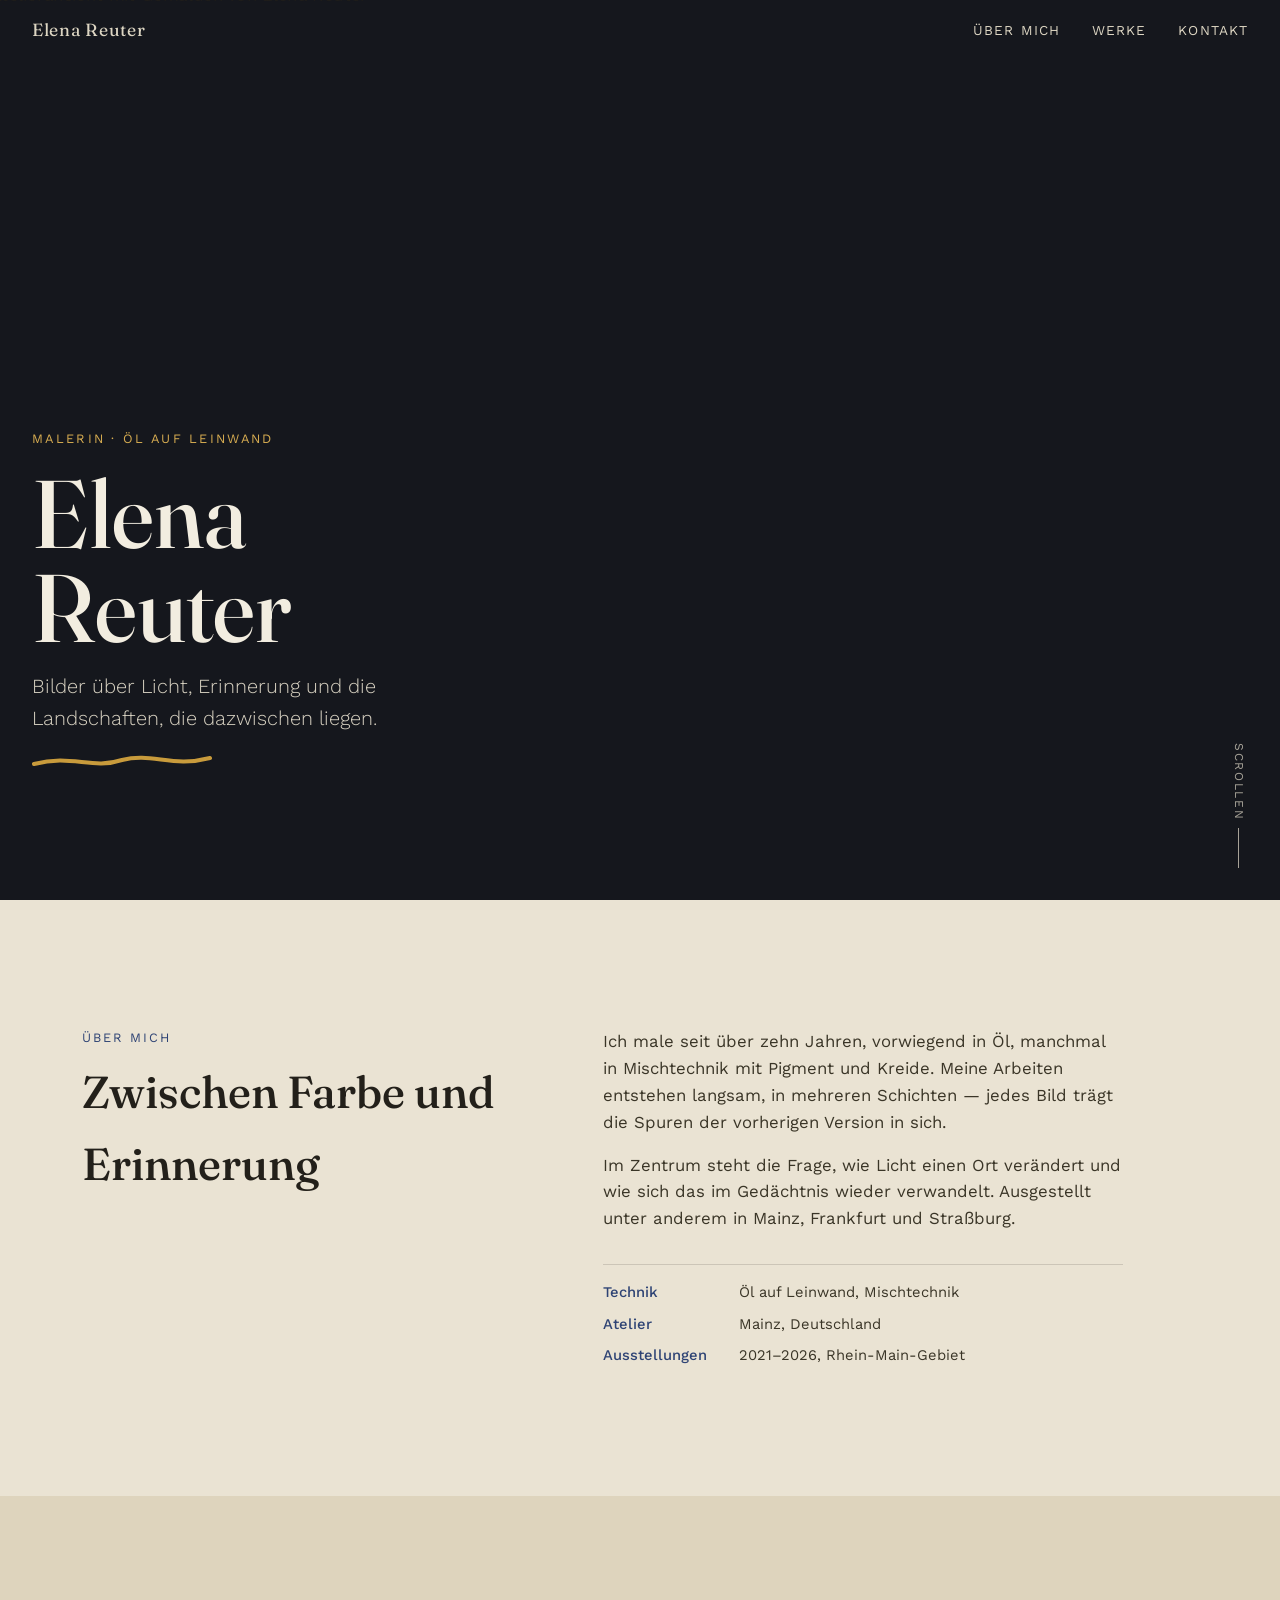
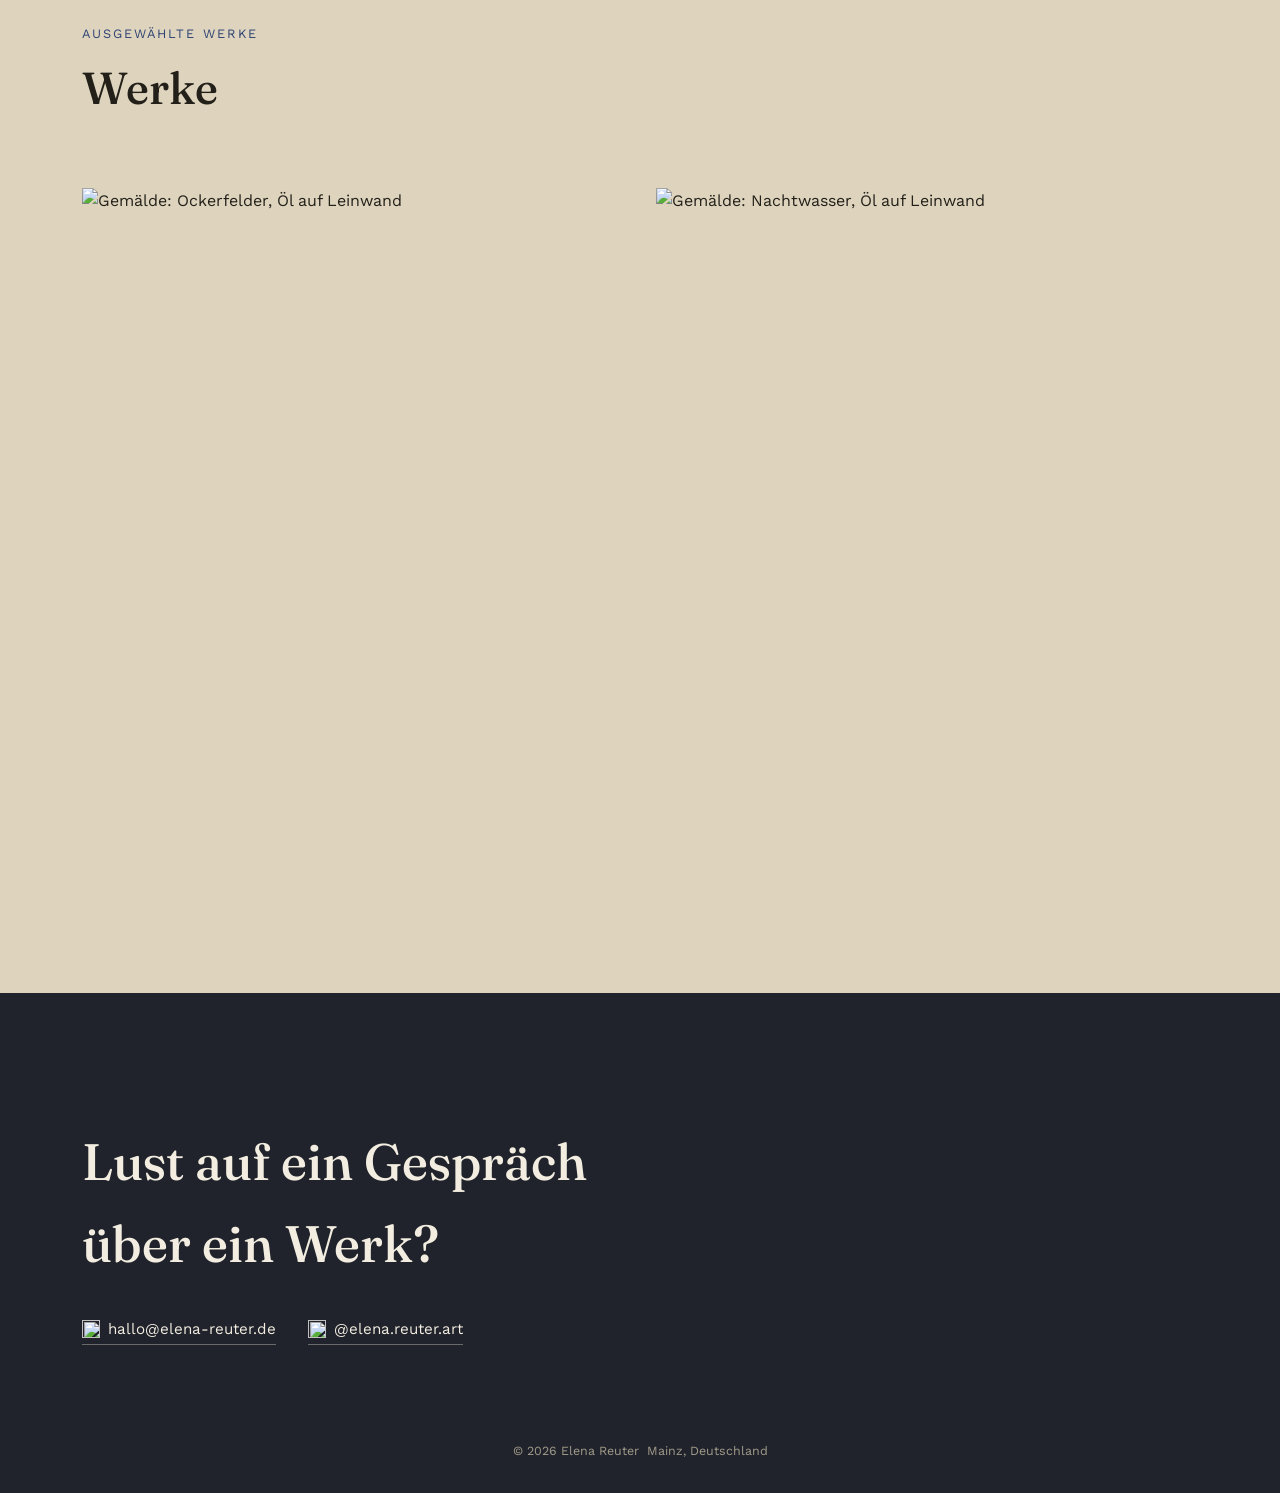
==== index.html @ c54fd330 "Add files via upload" ====
<!DOCTYPE html>
<html lang="de">
<head>
  <meta charset="UTF-8">
  <meta name="viewport" content="width=device-width, initial-scale=1.0">
  <title>Elena Reuter — Malerei</title>
  <meta name="description" content="Portfolio der Malerin Elena Reuter. Ölmalerei und Mischtechnik.">
  <link rel="icon" href="icons/favicon.svg" type="image/svg+xml">
  <link rel="stylesheet" href="style.css">
</head>
<body>

  <!-- ============================================
       NAVIGATION
       Tipp: Ändere hier die Menüpunkte oder den Namen oben links.
       ============================================ -->
  <nav class="nav">
    <a href="#top" class="nav__mark">Elena Reuter</a>
    <ul class="nav__links">
      <li><a href="#ueber-mich">Über mich</a></li>
      <li><a href="#werke">Werke</a></li>
      <li><a href="#kontakt">Kontakt</a></li>
    </ul>
  </nav>

  <!-- ============================================
       HERO
       Tipp: hero.jpg im Ordner "assets" austauschen, um dein eigenes Bild zu zeigen.
       Name und Satz darunter hier direkt im Text ändern.
       ============================================ -->
  <header class="hero" id="top">
    <img src="assets/hero.jpg" alt="Atelieransicht mit Gemälden von Elena Reuter" class="hero__image">
    <div class="hero__scrim"></div>
    <div class="hero__content">
      <span class="hero__eyebrow">Malerin · Öl auf Leinwand</span>
      <h1 class="hero__name">Elena<br>Reuter</h1>
      <p class="hero__tagline">Bilder über Licht, Erinnerung und die Landschaften, die dazwischen liegen.</p>
      <svg class="brushstroke" viewBox="0 0 180 22" fill="none" xmlns="http://www.w3.org/2000/svg" aria-hidden="true">
        <path d="M2 14 C 40 4, 60 20, 90 10 C 120 2, 140 18, 178 8" stroke-width="4" stroke-linecap="round"/>
      </svg>
    </div>
    <span class="scroll-cue">Scrollen</span>
  </header>

  <!-- ============================================
       ÜBER MICH
       Tipp: Die beiden Absätze und die Fakten-Liste unten sind reiner Text —
       einfach direkt hier überschreiben.
       ============================================ -->
  <section class="about reveal" id="ueber-mich">
    <div class="container about__grid">
      <div>
        <span class="section-label">Über mich</span>
        <h2 class="section-title">Zwischen Farbe und Erinnerung</h2>
      </div>
      <div class="about__body">
        <p>
          Ich male seit über zehn Jahren, vorwiegend in Öl, manchmal in Mischtechnik
          mit Pigment und Kreide. Meine Arbeiten entstehen langsam, in mehreren
          Schichten — jedes Bild trägt die Spuren der vorherigen Version in sich.
        </p>
        <p>
          Im Zentrum steht die Frage, wie Licht einen Ort verändert und wie sich
          das im Gedächtnis wieder verwandelt. Ausgestellt unter anderem in
          Mainz, Frankfurt und Straßburg.
        </p>
        <div class="about__facts">
          <dl>
            <dt>Technik</dt>
            <dd>Öl auf Leinwand, Mischtechnik</dd>
            <dt>Atelier</dt>
            <dd>Mainz, Deutschland</dd>
            <dt>Ausstellungen</dt>
            <dd>2021–2026, Rhein-Main-Gebiet</dd>
          </dl>
        </div>
      </div>
    </div>
  </section>

  <!-- ============================================
       WERKE / GALERIE
       Tipp: project1.jpg / project2.jpg austauschen. Titel und Jahr
       stehen direkt darunter im Text.
       Weitere Werke hinzufügen: einen ganzen <div class="project">...</div>
       Block kopieren und einfügen, dann Bild/Text anpassen.
       ============================================ -->
  <section class="gallery reveal" id="werke">
    <div class="container">
      <div class="gallery__header">
        <span class="section-label">Ausgewählte Werke</span>
        <h2 class="section-title">Werke</h2>
      </div>
      <div class="gallery__grid">
        <div class="project">
          <img src="assets/project1.jpg" alt="Gemälde: Ockerfelder, Öl auf Leinwand">
          <div class="project__caption">
            <div class="project__title">Ockerfelder</div>
            <div class="project__meta">Öl auf Leinwand · 2025</div>
          </div>
        </div>
        <div class="project">
          <img src="assets/project2.jpg" alt="Gemälde: Nachtwasser, Öl auf Leinwand">
          <div class="project__caption">
            <div class="project__title">Nachtwasser</div>
            <div class="project__meta">Öl auf Leinwand · 2024</div>
          </div>
        </div>
      </div>
    </div>
  </section>

  <!-- ============================================
       KONTAKT
       Tipp: E-Mail-Adresse und Instagram-Link hier eintragen.
       ============================================ -->
  <section class="contact reveal" id="kontakt">
    <div class="container contact__inner">
      <h2 class="contact__title">Lust auf ein Gespräch über ein Werk?</h2>
      <div class="contact__links">
        <a href="mailto:hallo@elena-reuter.de" class="contact__link">
          <img src="icons/icon-mail.svg" alt="" width="18" height="18">
          hallo@elena-reuter.de
        </a>
        <a href="https://instagram.com/" class="contact__link" target="_blank" rel="noopener">
          <img src="icons/icon-instagram.svg" alt="" width="18" height="18">
          @elena.reuter.art
        </a>
      </div>
      <div class="footer-bar container" style="padding:0; border:none;">
        <span>© 2026 Elena Reuter</span>
        <span>Mainz, Deutschland</span>
      </div>
    </div>
  </section>

  <script src="script.js"></script>
</body>
</html>
---- style.css ----
/* ============================================
   DESIGN TOKENS
   Palette:  Leinen (Hintergrund) / Tiefes Indigo (dunkle Flächen)
             Ultramarin (kühler Akzent) / Ocker (warmer Akzent)
   Typo:     Fraunces (Display, für Namen & Überschriften)
             Work Sans (Fließtext, Navigation, Labels)
   ============================================ */

@import url('https://fonts.googleapis.com/css2?family=Fraunces:ital,opsz,wght@0,9..144,300;0,9..144,500;0,9..144,600;1,9..144,400&family=Work+Sans:wght@300;400;500;600&display=swap');

:root {
  --linen: #eae3d3;
  --linen-deep: #ded4bd;
  --ink: #23201a;
  --indigo: #20232b;
  --indigo-deep: #15171d;
  --ultramarine: #2e4374;
  --ochre: #c89b3c;
  --ochre-bright: #d9ae52;

  --font-display: 'Fraunces', Georgia, serif;
  --font-body: 'Work Sans', -apple-system, BlinkMacSystemFont, sans-serif;

  --space-1: 0.5rem;
  --space-2: 1rem;
  --space-3: 2rem;
  --space-4: 4rem;
  --space-5: 8rem;

  --ease: cubic-bezier(0.22, 1, 0.36, 1);
}

* {
  box-sizing: border-box;
  margin: 0;
  padding: 0;
}

html {
  scroll-behavior: smooth;
}

@media (prefers-reduced-motion: reduce) {
  html {
    scroll-behavior: auto;
  }
  *, *::before, *::after {
    animation-duration: 0.01ms !important;
    transition-duration: 0.01ms !important;
    scroll-behavior: auto !important;
  }
}

body {
  background: var(--linen);
  color: var(--ink);
  font-family: var(--font-body);
  font-weight: 400;
  line-height: 1.6;
  overflow-x: hidden;
}

a {
  color: inherit;
}

img {
  max-width: 100%;
  display: block;
}

:focus-visible {
  outline: 3px solid var(--ochre);
  outline-offset: 3px;
}

.container {
  max-width: 1180px;
  margin: 0 auto;
  padding: 0 var(--space-3);
}

/* ============================================
   NAV
   ============================================ */

.nav {
  position: fixed;
  top: 0;
  left: 0;
  right: 0;
  z-index: 50;
  display: flex;
  align-items: center;
  justify-content: space-between;
  padding: var(--space-2) var(--space-3);
  mix-blend-mode: difference;
  color: #f2ede0;
}

.nav__mark {
  font-family: var(--font-display);
  font-size: 1.1rem;
  letter-spacing: 0.04em;
  text-decoration: none;
}

.nav__links {
  display: flex;
  gap: var(--space-3);
  list-style: none;
}

.nav__links a {
  font-size: 0.85rem;
  letter-spacing: 0.08em;
  text-transform: uppercase;
  text-decoration: none;
  position: relative;
}

.nav__links a::after {
  content: '';
  position: absolute;
  left: 0;
  bottom: -4px;
  width: 0;
  height: 1px;
  background: currentColor;
  transition: width 0.3s var(--ease);
}

.nav__links a:hover::after,
.nav__links a:focus-visible::after {
  width: 100%;
}

/* ============================================
   HERO
   ============================================ */

.hero {
  position: relative;
  height: 100svh;
  min-height: 560px;
  display: flex;
  align-items: flex-end;
  overflow: hidden;
  background: var(--indigo-deep);
}

.hero__image {
  position: absolute;
  inset: 0;
  width: 100%;
  height: 100%;
  object-fit: cover;
  opacity: 0.88;
  transform: scale(1.04);
}

.hero__scrim {
  position: absolute;
  inset: 0;
  background: linear-gradient(180deg, rgba(21, 23, 29, 0.25) 0%, rgba(21, 23, 29, 0.55) 65%, rgba(21, 23, 29, 0.92) 100%);
}

.hero__content {
  position: relative;
  z-index: 2;
  padding: 0 var(--space-3) var(--space-5);
  color: #f2ede0;
  width: 100%;
}

.hero__eyebrow {
  font-size: 0.8rem;
  letter-spacing: 0.18em;
  text-transform: uppercase;
  color: var(--ochre-bright);
  display: block;
  margin-bottom: var(--space-2);
  opacity: 0;
  animation: fade-up 0.9s var(--ease) 0.2s forwards;
}

.hero__name {
  font-family: var(--font-display);
  font-weight: 500;
  font-size: clamp(2.6rem, 8vw, 6rem);
  line-height: 0.98;
  max-width: 14ch;
  opacity: 0;
  animation: fade-up 1s var(--ease) 0.4s forwards;
}

.hero__tagline {
  font-size: clamp(1rem, 2vw, 1.25rem);
  font-weight: 300;
  max-width: 34ch;
  margin-top: var(--space-2);
  color: #d8d2c2;
  opacity: 0;
  animation: fade-up 1s var(--ease) 0.6s forwards;
}

/* signature brushstroke underline */
.brushstroke {
  display: block;
  width: 180px;
  height: 22px;
  margin-top: var(--space-2);
  opacity: 0;
  animation: fade-up 1s var(--ease) 0.8s forwards;
}

.brushstroke path {
  stroke: var(--ochre);
}

@keyframes fade-up {
  from {
    opacity: 0;
    transform: translateY(16px);
  }
  to {
    opacity: 1;
    transform: translateY(0);
  }
}

.scroll-cue {
  position: absolute;
  bottom: var(--space-3);
  right: var(--space-3);
  z-index: 2;
  color: #d8d2c2;
  font-size: 0.75rem;
  letter-spacing: 0.14em;
  text-transform: uppercase;
  writing-mode: vertical-rl;
  display: flex;
  align-items: center;
  gap: var(--space-1);
  opacity: 0.75;
}

.scroll-cue::after {
  content: '';
  width: 1px;
  height: 40px;
  background: currentColor;
  animation: scroll-pulse 2s ease-in-out infinite;
}

@keyframes scroll-pulse {
  0%, 100% { opacity: 0.3; }
  50% { opacity: 1; }
}

/* ============================================
   SECTION HEADERS (reused)
   ============================================ */

.section-label {
  font-size: 0.8rem;
  letter-spacing: 0.16em;
  text-transform: uppercase;
  color: var(--ultramarine);
  display: block;
  margin-bottom: var(--space-1);
}

.section-title {
  font-family: var(--font-display);
  font-weight: 500;
  font-size: clamp(1.8rem, 4vw, 2.8rem);
}

/* ============================================
   ABOUT
   ============================================ */

.about {
  position: relative;
  padding: var(--space-5) 0;
  background:
    linear-gradient(var(--linen), var(--linen)),
    url('assets/texture.png');
  background-blend-mode: multiply;
  background-size: auto, 420px;
}

.about__grid {
  display: grid;
  grid-template-columns: 1fr 1.3fr;
  gap: var(--space-4);
  align-items: start;
}

.about__body {
  font-size: 1.05rem;
  max-width: 52ch;
  color: #3a3527;
}

.about__body p + p {
  margin-top: var(--space-2);
}

.about__facts {
  margin-top: var(--space-3);
  border-top: 1px solid rgba(35, 32, 26, 0.15);
  padding-top: var(--space-2);
}

.about__facts dl {
  display: grid;
  grid-template-columns: auto 1fr;
  gap: var(--space-1) var(--space-3);
  font-size: 0.92rem;
}

.about__facts dt {
  color: var(--ultramarine);
  font-weight: 500;
}

/* ============================================
   GALLERY
   ============================================ */

.gallery {
  padding: var(--space-5) 0;
  background: var(--linen-deep);
}

.gallery__header {
  margin-bottom: var(--space-4);
}

.gallery__grid {
  display: grid;
  grid-template-columns: repeat(2, 1fr);
  gap: var(--space-3);
}

.project {
  position: relative;
  overflow: hidden;
  aspect-ratio: 4 / 5;
  cursor: pointer;
}

.project img {
  width: 100%;
  height: 100%;
  object-fit: cover;
  transition: transform 0.7s var(--ease), filter 0.7s var(--ease);
}

.project:hover img,
.project:focus-within img {
  transform: scale(1.05);
  filter: saturate(1.08);
}

.project__caption {
  position: absolute;
  inset: auto 0 0 0;
  padding: var(--space-3);
  color: #f2ede0;
  background: linear-gradient(0deg, rgba(21, 23, 29, 0.85) 0%, rgba(21, 23, 29, 0) 100%);
  transform: translateY(8px);
  opacity: 0;
  transition: opacity 0.4s var(--ease), transform 0.4s var(--ease);
}

.project:hover .project__caption,
.project:focus-within .project__caption {
  opacity: 1;
  transform: translateY(0);
}

.project__title {
  font-family: var(--font-display);
  font-size: 1.3rem;
}

.project__meta {
  font-size: 0.8rem;
  letter-spacing: 0.06em;
  color: var(--ochre-bright);
  margin-top: 2px;
}

/* ============================================
   CONTACT / FOOTER
   ============================================ */

.contact {
  background: var(--indigo);
  color: #f2ede0;
  padding: var(--space-5) 0 var(--space-3);
}

.contact__inner {
  display: flex;
  flex-direction: column;
  align-items: flex-start;
  gap: var(--space-3);
}

.contact__title {
  font-family: var(--font-display);
  font-weight: 500;
  font-size: clamp(2rem, 5vw, 3.2rem);
  max-width: 16ch;
}

.contact__links {
  display: flex;
  gap: var(--space-3);
  flex-wrap: wrap;
}

.contact__link {
  display: inline-flex;
  align-items: center;
  gap: var(--space-1);
  text-decoration: none;
  font-size: 0.95rem;
  padding-bottom: 2px;
  border-bottom: 1px solid rgba(242, 237, 224, 0.35);
  transition: border-color 0.3s var(--ease), color 0.3s var(--ease);
}

.contact__link:hover,
.contact__link:focus-visible {
  border-color: var(--ochre-bright);
  color: var(--ochre-bright);
}

.contact__link svg {
  width: 18px;
  height: 18px;
}

.footer-bar {
  margin-top: var(--space-4);
  padding-top: var(--space-2);
  border-top: 1px solid rgba(242, 237, 224, 0.15);
  display: flex;
  justify-content: space-between;
  font-size: 0.78rem;
  color: #a19b8a;
  flex-wrap: wrap;
  gap: var(--space-1);
}

/* ============================================
   SCROLL REVEAL (JS toggles .is-visible)
   ============================================ */

.reveal {
  opacity: 0;
  transform: translateY(24px);
  transition: opacity 0.8s var(--ease), transform 0.8s var(--ease);
}

.reveal.is-visible {
  opacity: 1;
  transform: translateY(0);
}

/* ============================================
   RESPONSIVE
   ============================================ */

@media (max-width: 800px) {
  .nav__links {
    gap: var(--space-2);
  }

  .about__grid {
    grid-template-columns: 1fr;
    gap: var(--space-3);
  }

  .gallery__grid {
    grid-template-columns: 1fr;
  }

  .contact__inner {
    gap: var(--space-2);
  }
}

@media (max-width: 520px) {
  .nav__links {
    display: none;
  }
}
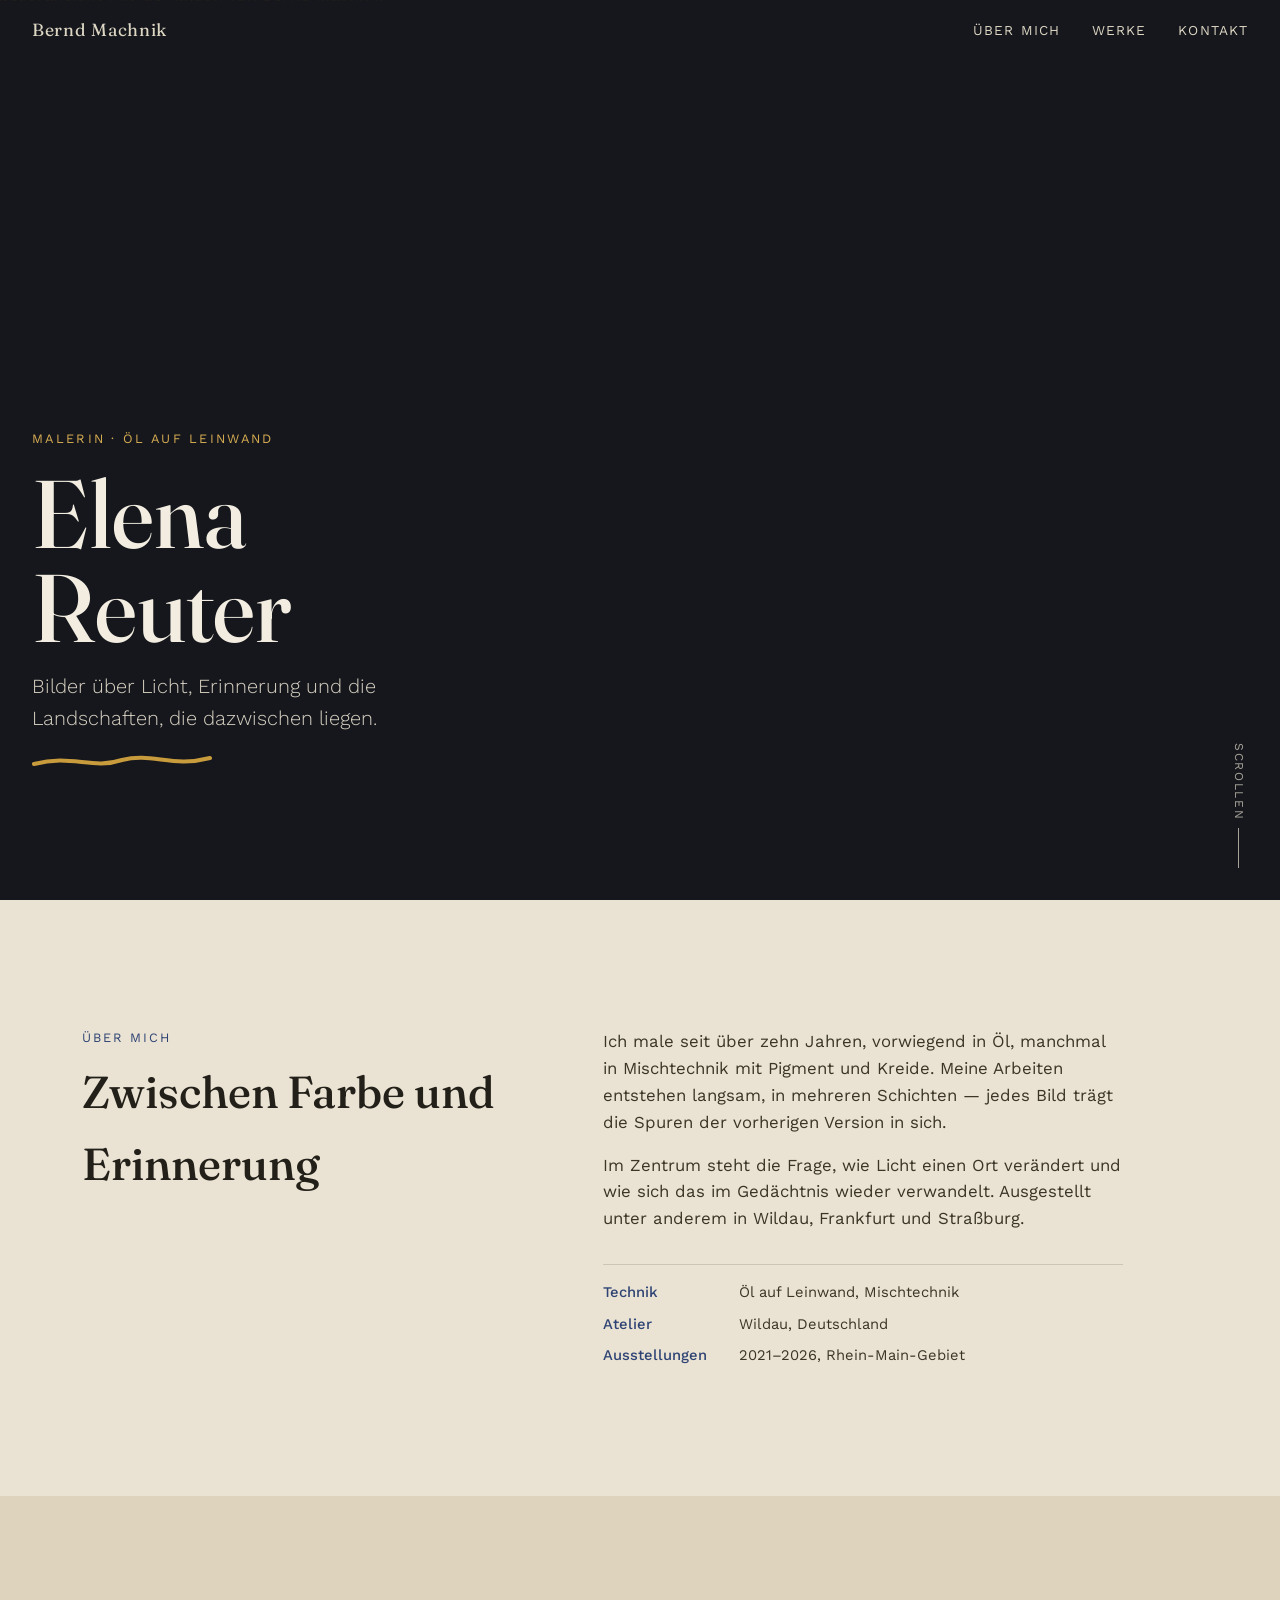
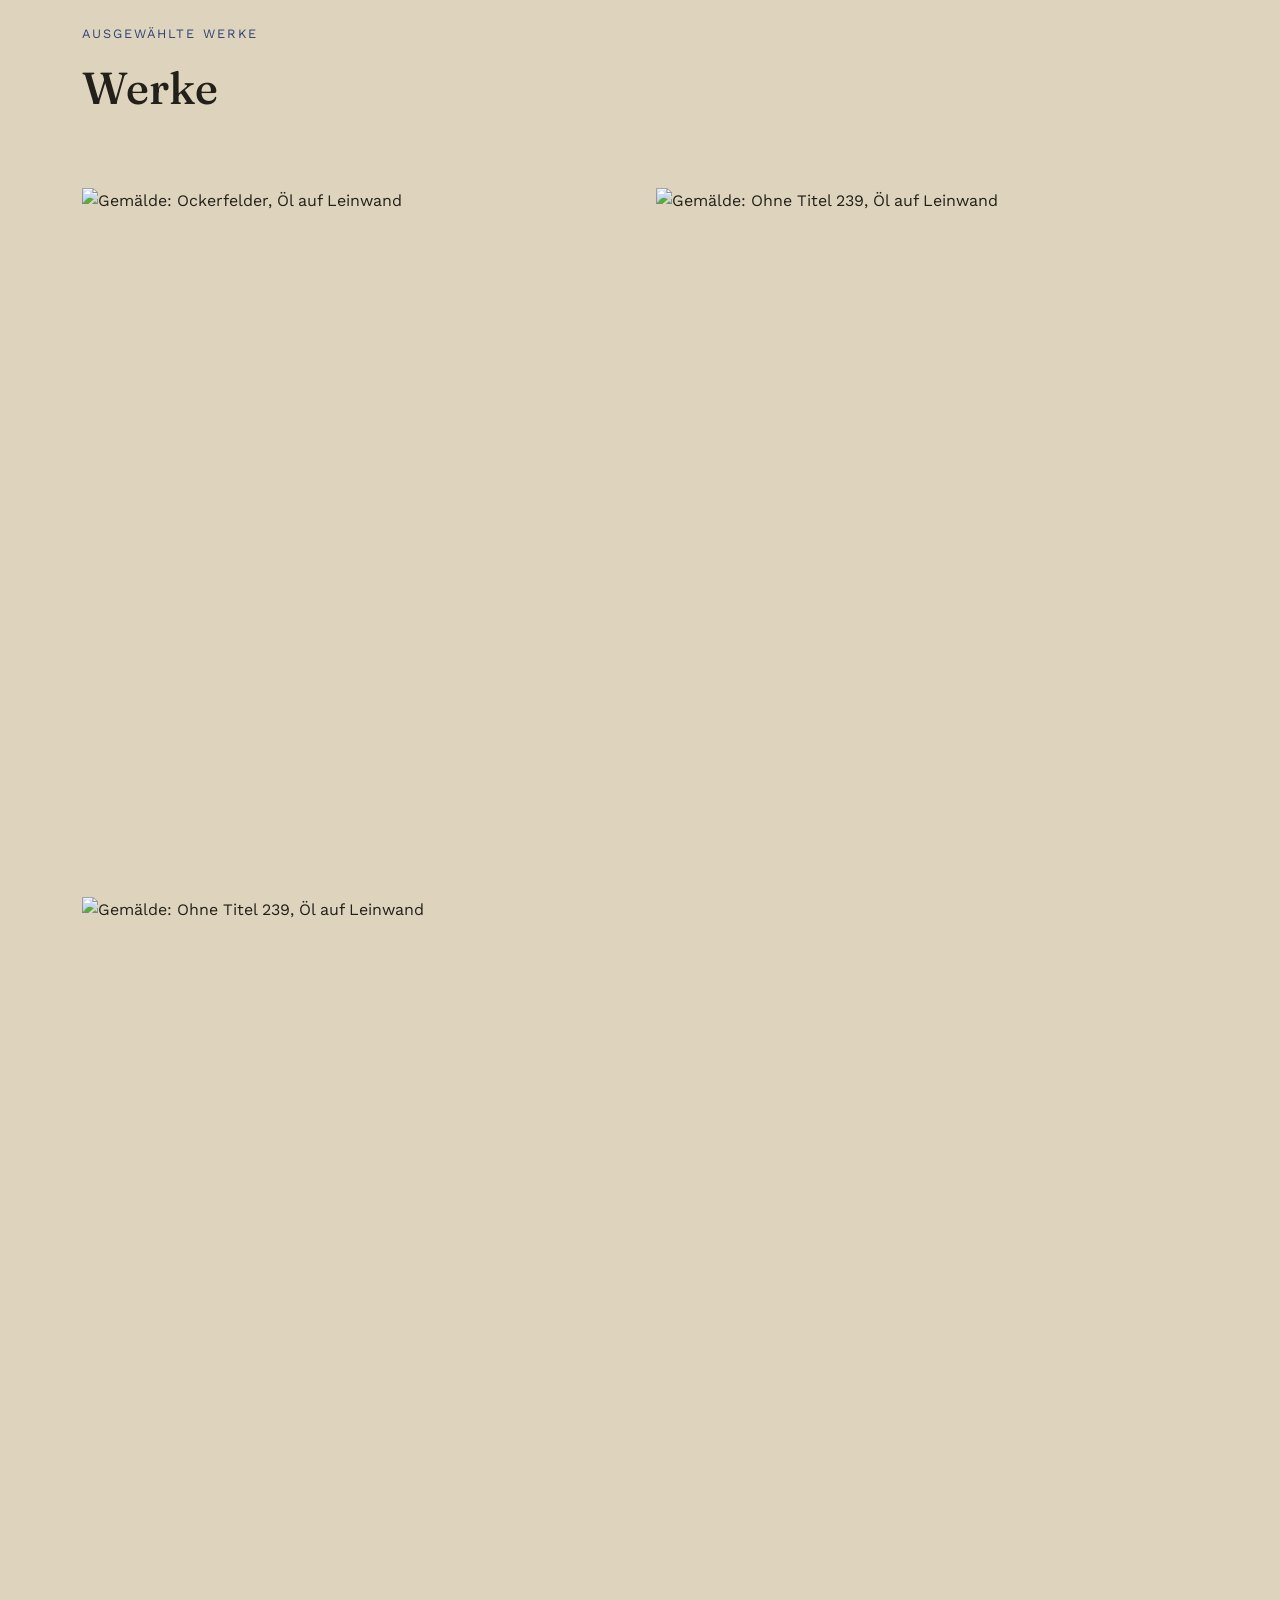
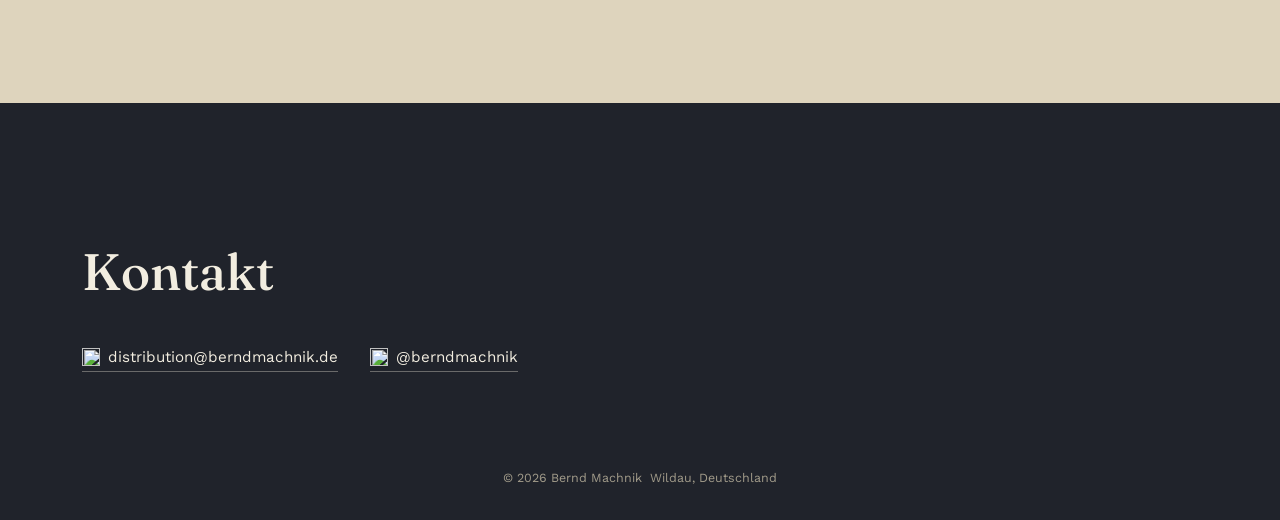
==== commit 513af833: "Update Lissabon 14.09.-1.html" ====
--- a/index.html
+++ b/index.html
@@ -3,8 +3,8 @@
 <head>
   <meta charset="UTF-8">
   <meta name="viewport" content="width=device-width, initial-scale=1.0">
-  <title>Elena Reuter — Malerei</title>
-  <meta name="description" content="Portfolio der Malerin Elena Reuter. Ölmalerei und Mischtechnik.">
+  <title>Bernd Machnik — Malerei</title>
+  <meta name="description" content="Portfolio der Malerin Bernd Machnik. Ölmalerei und Mischtechnik.">
   <link rel="icon" href="icons/favicon.svg" type="image/svg+xml">
   <link rel="stylesheet" href="style.css">
 </head>
@@ -15,7 +15,7 @@
        Tipp: Ändere hier die Menüpunkte oder den Namen oben links.
        ============================================ -->
   <nav class="nav">
-    <a href="#top" class="nav__mark">Elena Reuter</a>
+    <a href="#top" class="nav__mark">Bernd Machnik</a>
     <ul class="nav__links">
       <li><a href="#ueber-mich">Über mich</a></li>
       <li><a href="#werke">Werke</a></li>
@@ -29,7 +29,7 @@
        Name und Satz darunter hier direkt im Text ändern.
        ============================================ -->
   <header class="hero" id="top">
-    <img src="assets/hero.jpg" alt="Atelieransicht mit Gemälden von Elena Reuter" class="hero__image">
+    <img src="assets/hero.jpg" alt="Atelieransicht mit Gemälden von Bernd Machnik" class="hero__image">
     <div class="hero__scrim"></div>
     <div class="hero__content">
       <span class="hero__eyebrow">Malerin · Öl auf Leinwand</span>
@@ -62,14 +62,14 @@
         <p>
           Im Zentrum steht die Frage, wie Licht einen Ort verändert und wie sich
           das im Gedächtnis wieder verwandelt. Ausgestellt unter anderem in
-          Mainz, Frankfurt und Straßburg.
+          Wildau, Frankfurt und Straßburg.
         </p>
         <div class="about__facts">
           <dl>
             <dt>Technik</dt>
             <dd>Öl auf Leinwand, Mischtechnik</dd>
             <dt>Atelier</dt>
-            <dd>Mainz, Deutschland</dd>
+            <dd>Wildau, Deutschland</dd>
             <dt>Ausstellungen</dt>
             <dd>2021–2026, Rhein-Main-Gebiet</dd>
           </dl>
@@ -100,11 +100,18 @@
           </div>
         </div>
         <div class="project">
-          <img src="assets/project2.jpg" alt="Gemälde: Nachtwasser, Öl auf Leinwand">
+          <img src="assets/project2.jpg" alt="Gemälde: Ohne Titel 239, Öl auf Leinwand">
           <div class="project__caption">
-            <div class="project__title">Nachtwasser</div>
+            <div class="project__title">Ohne Titel 239</div>
             <div class="project__meta">Öl auf Leinwand · 2024</div>
+            </div>
           </div>
+        <div class="project">
+          <img src="assets/project2.jpg" alt="Gemälde: Ohne Titel 239, Öl auf Leinwand">
+          <div class="project__caption">
+            <div class="project__title">Test Bild 3</div>
+            <div class="project__meta">Öl auf Leinwand · 1992</div>
+          </div>          
         </div>
       </div>
     </div>
@@ -116,20 +123,20 @@
        ============================================ -->
   <section class="contact reveal" id="kontakt">
     <div class="container contact__inner">
-      <h2 class="contact__title">Lust auf ein Gespräch über ein Werk?</h2>
+      <h2 class="contact__title">Kontakt</h2>
       <div class="contact__links">
-        <a href="mailto:hallo@elena-reuter.de" class="contact__link">
+        <a href="mailto:distribution@berndmachnik.de" class="contact__link">
           <img src="icons/icon-mail.svg" alt="" width="18" height="18">
-          hallo@elena-reuter.de
+          distribution@berndmachnik.de
         </a>
-        <a href="https://instagram.com/" class="contact__link" target="_blank" rel="noopener">
+        <a href="https://instagram.com/berndmachnik" class="contact__link" target="_blank" rel="noopener">
           <img src="icons/icon-instagram.svg" alt="" width="18" height="18">
-          @elena.reuter.art
+          @berndmachnik
         </a>
       </div>
       <div class="footer-bar container" style="padding:0; border:none;">
-        <span>© 2026 Elena Reuter</span>
-        <span>Mainz, Deutschland</span>
+        <span>© 2026 Bernd Machnik</span>
+        <span>Wildau, Deutschland</span>
       </div>
     </div>
   </section>
